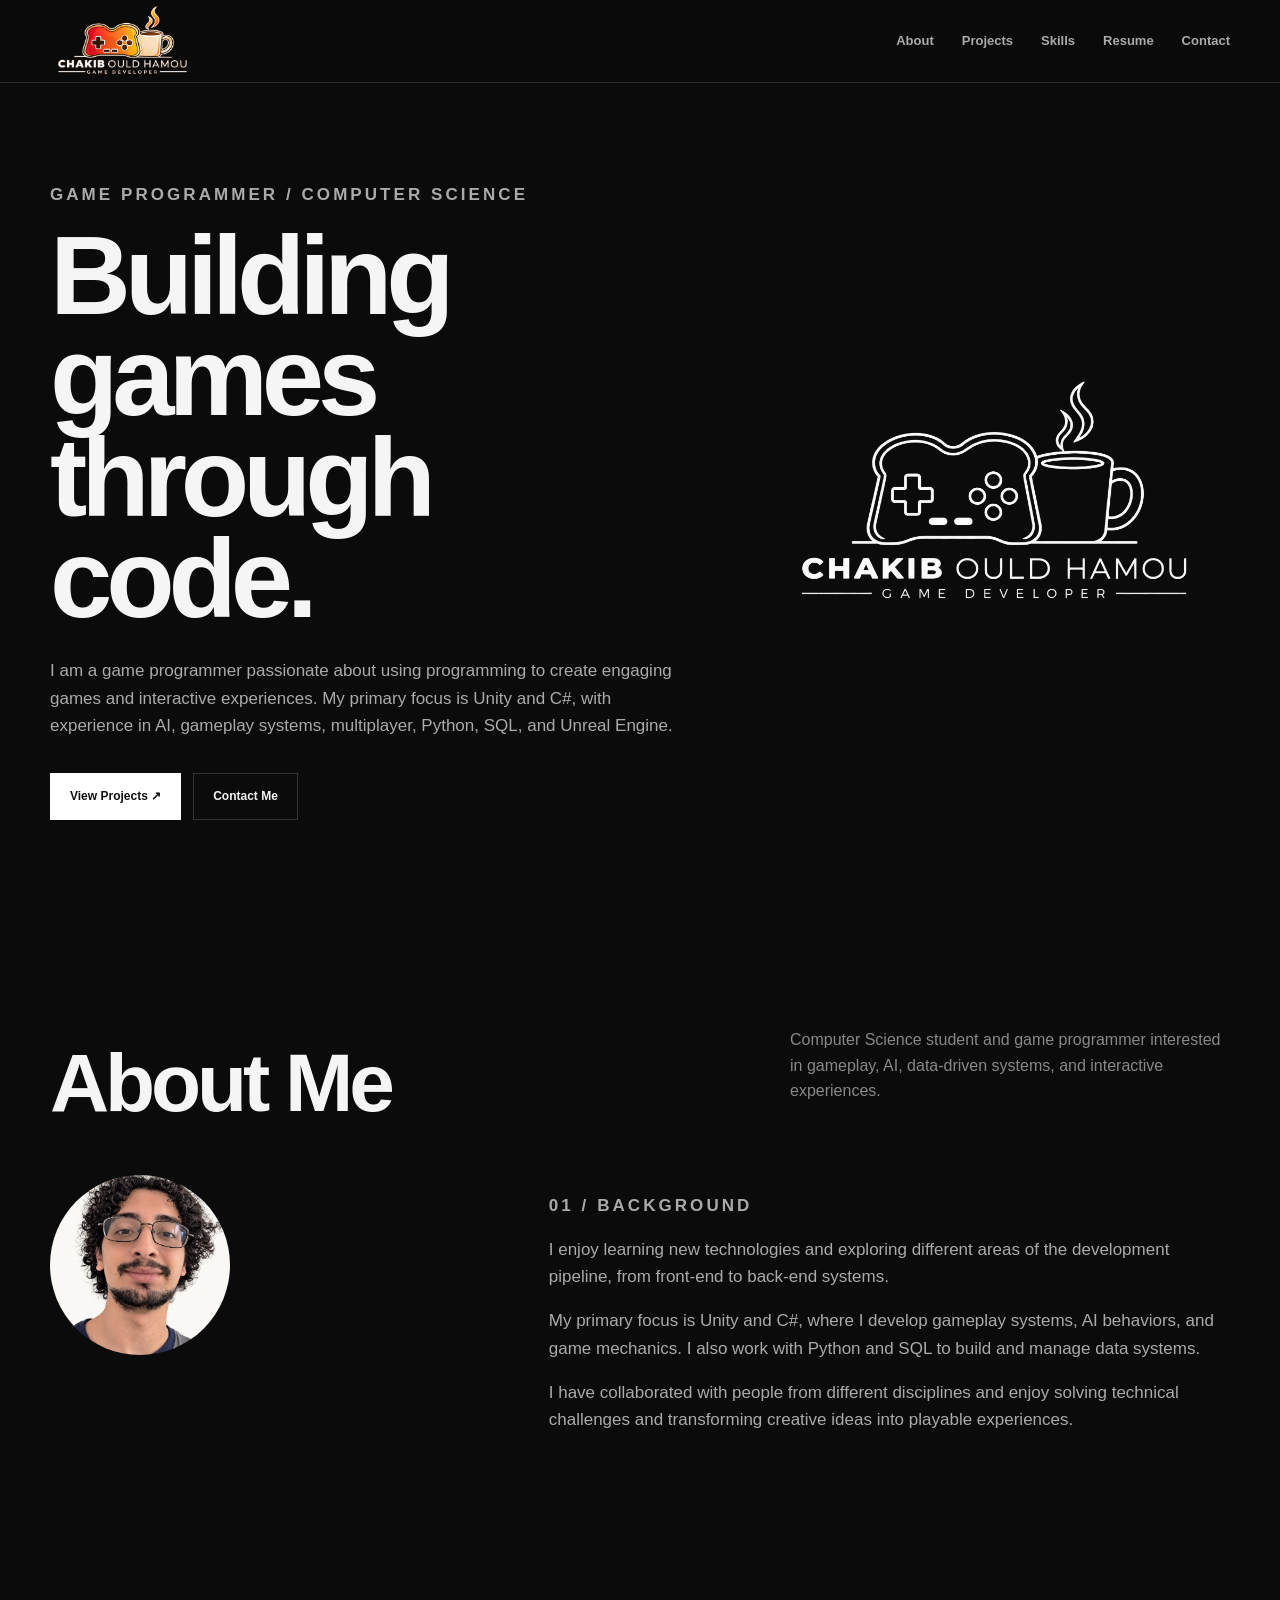
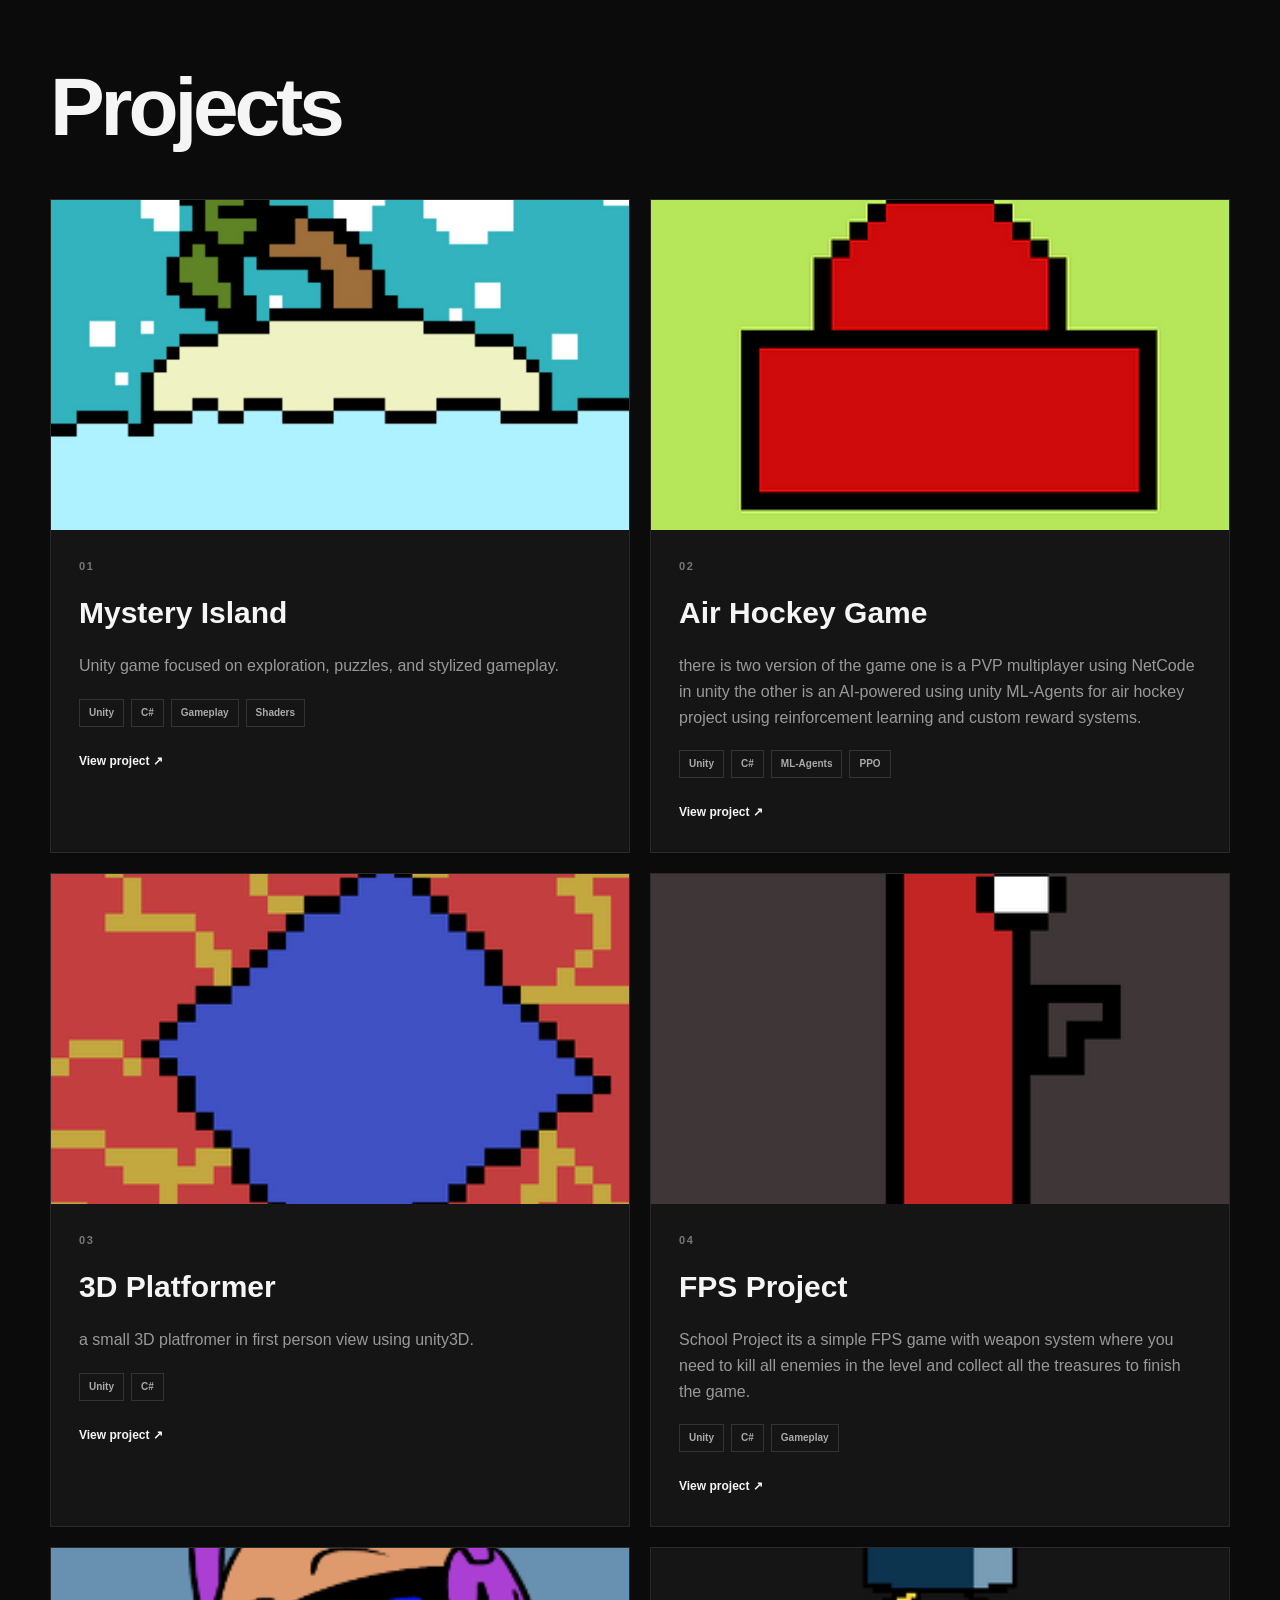
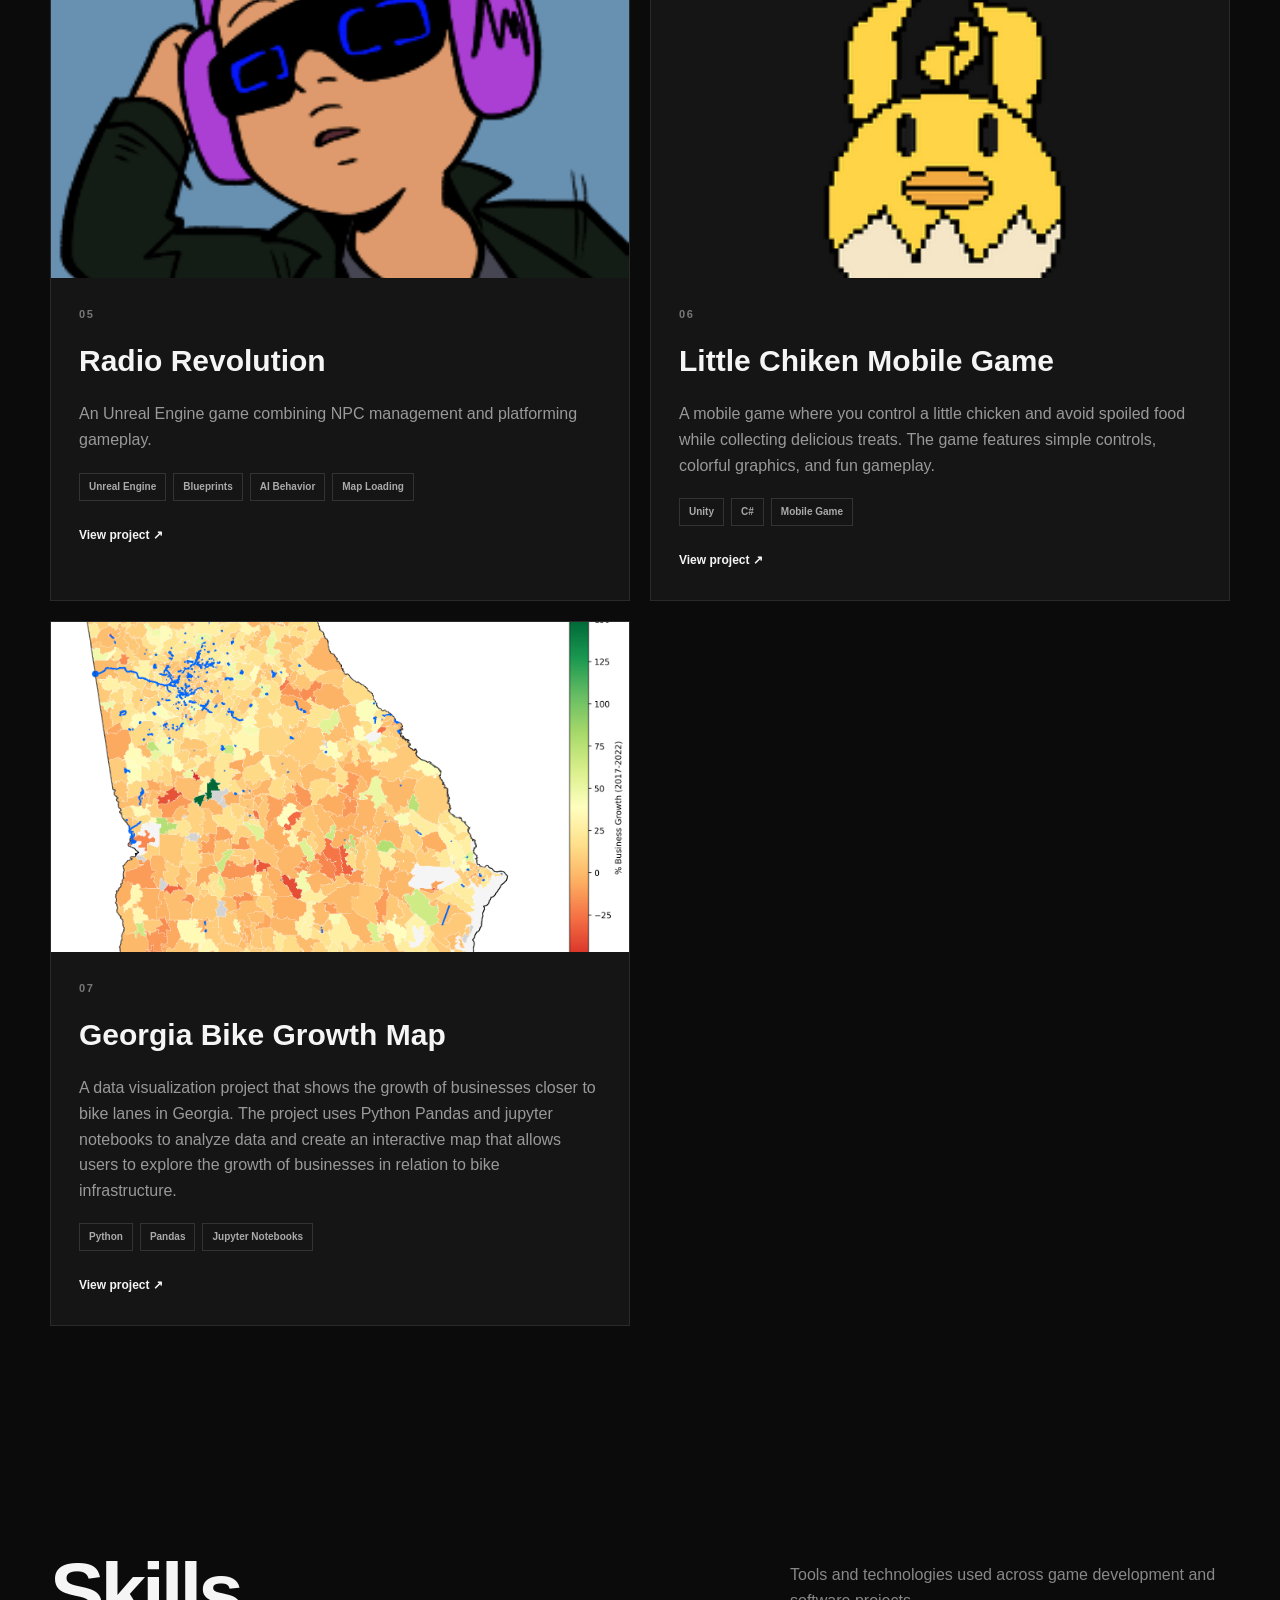
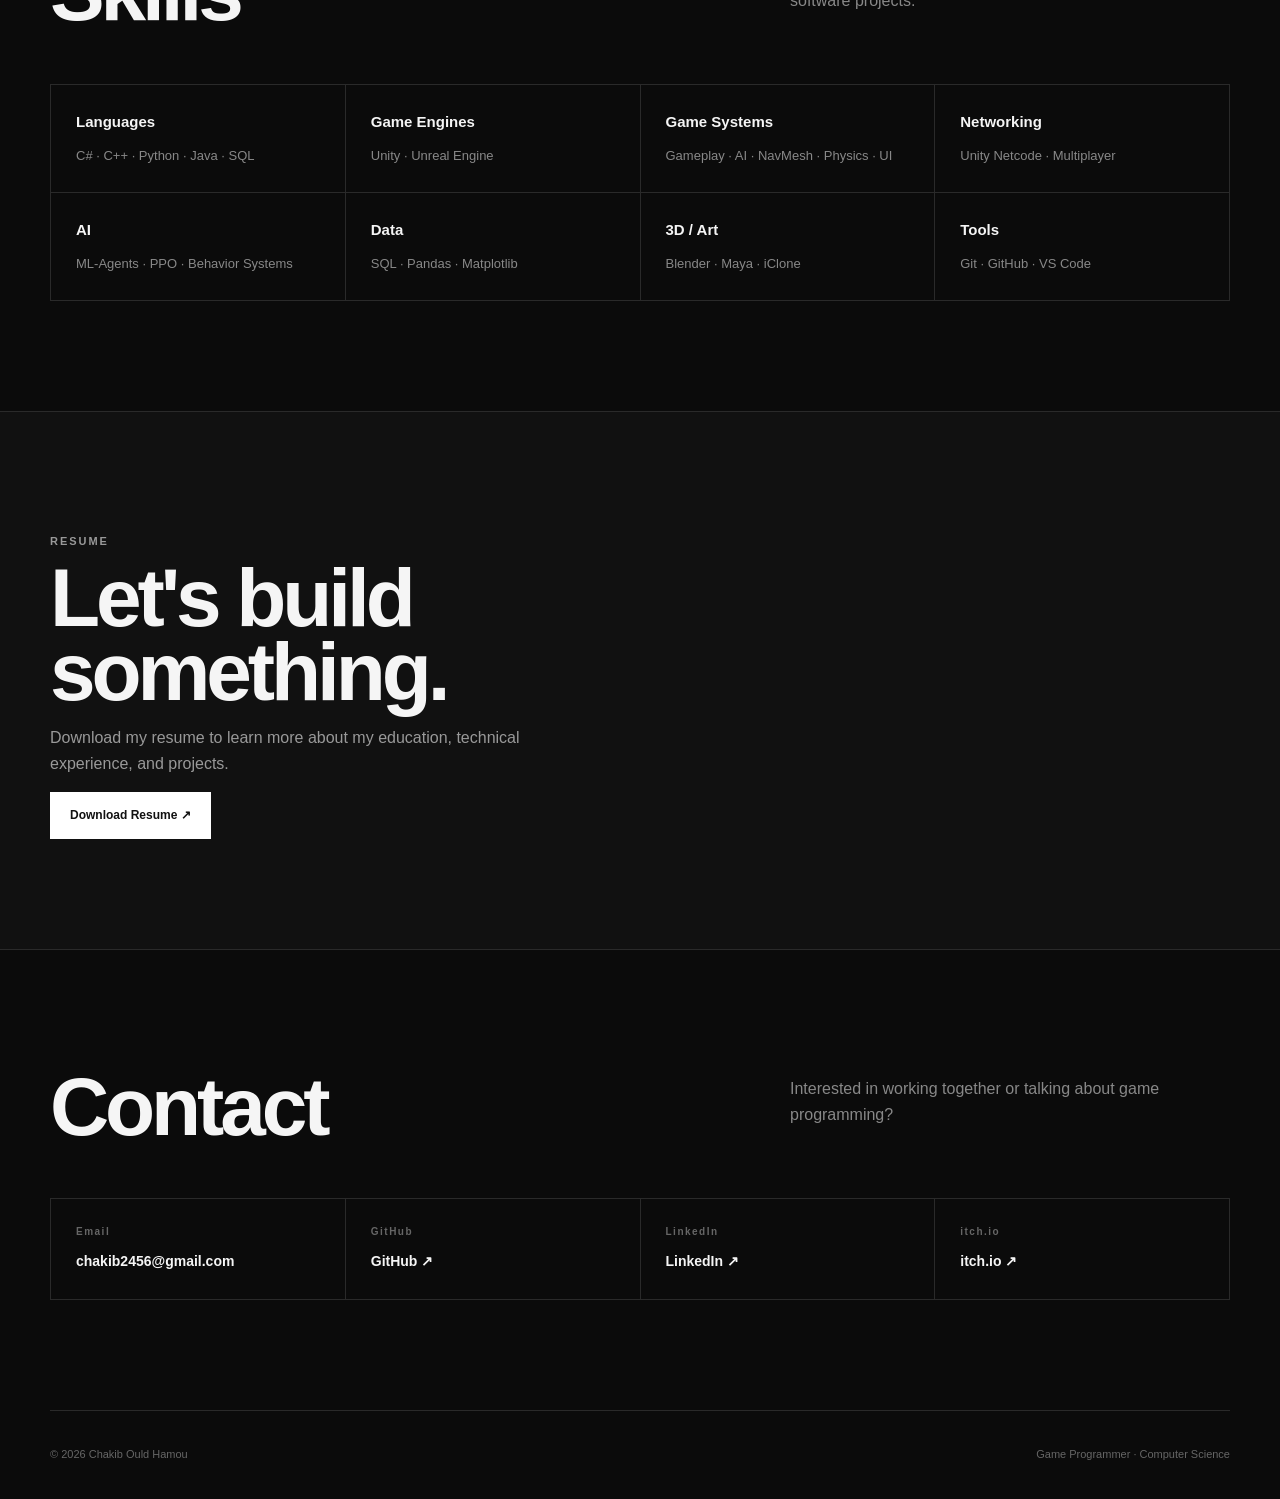
==== index.html @ 57bfe9eb "change directory" ====
<!doctype html>
<html lang="en">
  <head>
    <meta charset="utf-8">
    <meta name="viewport" content="width=device-width,initial-scale=1">
    <title>
      Chakib Ould Hamou — Game Programmer
    </title>
    <link rel="stylesheet" href="style.css">
  </head>
  <body>
    <header class="site-header">
      <div class="container header-inner">
        <a class="brand" href="#home">
          <img src="assets/logoColor.png" alt="Chakib Ould Hamou">
        </a>
        <button class="menu-toggle">
          ☰
        </button>
        <nav class="nav">
          <a href="#about">
            About
          </a>
          <a href="#projects">
            Projects
          </a>
          <a href="#skills">
            Skills
          </a>
          <a href="#resume">
            Resume
          </a>
          <a href="#contact">
            Contact
          </a>
        </nav>
      </div>
    </header>
    <main>
      <section class="hero container" id="home">
        <div>
          <p class="eyebrow">
            Game Programmer / Computer Science
          </p>
          <h1>
            Building games
            <br>
            through code.
          </h1>
          <p>
            I am a game programmer passionate about using programming to create engaging games and interactive experiences. My primary focus is Unity and C#, with experience in AI, gameplay systems, multiplayer, Python, SQL, and Unreal Engine.
          </p>
          <div class="hero-actions">
            <a class="button button-dark" href="#projects">
              View Projects ↗
            </a>
            <a class="button button-outline" href="#contact">
              Contact Me
            </a>
          </div>
        </div>
        <div class="hero-logo">
          <img src="assets/logo.png" alt="Game Developer logo">
        </div>
     </section>
     <section class="section" id="about">
      <div class="container">

      <div class="section-heading">
      <h2>
        About Me
      </h2>

      <p>
        Computer Science student and game programmer interested in gameplay,
        AI, data-driven systems, and interactive experiences.
      </p>
      </div>


    <div class="about-grid">

      <!-- Picture on the left -->

      <div class="about-image">
        <img
          src="assets/chaPics.png"
          alt="Chakib Ould Hamou"
        >
      </div>


      <!-- About text on the right -->

      <div class="about-copy">

        <p class="eyebrow">
          01 / Background
        </p>

        <p>
          I enjoy learning new technologies and exploring different areas
          of the development pipeline, from front-end to back-end systems.
        </p>

        <p>
          My primary focus is Unity and C#, where I develop gameplay systems,
          AI behaviors, and game mechanics. I also work with Python and SQL
          to build and manage data systems.
        </p>

        <p>
          I have collaborated with people from different disciplines and
          enjoy solving technical challenges and transforming creative ideas
          into playable experiences.
        </p>

      </div>

    </div>

  </div>
</section>
      <section class="section" id="projects">
        <div class="container">
          <div class="section-heading">
            <h2>
              Projects
            </h2>
            
          </div>
          <div class="project-grid">
            <article class="project-card">
              <div class="project-visual">
                <img src="assets/MysteryIsle.png" alt="Mystery Island image placeholder">
              </div>
              <div class="project-info">
                <p class="project-number">
                  01
                </p>
                <h3>
                  Mystery Island
                </h3>
                <p>
                  Unity game focused on exploration, puzzles, and stylized gameplay.
                </p>
                <div class="tags">
                  <span>
                    Unity
                  </span>
                  <span>
                    C#
                  </span>
                  <span>
                    Gameplay
                  </span>
                  <span>
                    Shaders
                  </span>
                </div>
                <a href="projects/project-01.html" class="text-link">
                  View project ↗
                </a>
              </div>
            </article>
            <article class="project-card">
              <div class="project-visual">
                <img src="assets/AirHokeyPvP.png" alt="Air Hockey AI image placeholder">
              </div>
              <div class="project-info">
                <p class="project-number">
                  02
                </p>
                <h3>
                  Air Hockey Game
                </h3>
                <p>
                  there is two version of the game one is a PVP multiplayer using NetCode in unity the other is an AI-powered using unity ML-Agents for air hockey project using reinforcement learning and custom reward systems.
                </p>
                <div class="tags">
                  <span>
                    Unity
                  </span>
                  <span>
                    C#
                  </span>
                  <span>
                    ML-Agents
                  </span>
                  <span>
                    PPO
                  </span>
                </div>
                <a href="projects/project-02.html" class="text-link">
                  View project ↗
                </a>
              </div>
            </article>
            <article class="project-card">
              <div class="project-visual">
                <img src="assets/CubeQuest.png" alt="3D Platformer image placeholder">
              </div>
              <div class="project-info">
                <p class="project-number">
                  03
                </p>
                <h3>
                  3D Platformer 
                </h3>
                <p>
                  a small 3D platfromer in first person view using unity3D.
                </p>
                <div class="tags">
                  <span>
                    Unity
                  </span>
                  <span>
                    C#
                  </span>
                </div>
                <a href="projects/project-03.html" class="text-link">
                  View project ↗
                </a>
              </div>
            </article>
            <article class="project-card">
              <div class="project-visual">
                <img src="assets/FPS.png" >
              </div>
              <div class="project-info">
                <p class="project-number">
                  04
                </p>
                <h3>
                  FPS Project
                </h3>
                <p>
                 School Project its a simple FPS game with weapon system where you need to kill all enemies in the level and collect all the treasures to finish the game.
                <div class="tags">
                  <span>
                    Unity
                  </span>
                  <span>
                    C#
                  </span>
                  <span>
                    Gameplay
                  </span>
            
                </div>
                <a href="projects/project-04.html" class="text-link">
                  View project ↗
                </a>
              </div>
            </article>
            <article class="project-card">
              <div class="project-visual">
                <img src="assets/RadioRev.png" alt="Radio Revolution image placeholder">
              </div>
              <div class="project-info">
                <p class="project-number">
                  05
                </p>
                <h3>
                  Radio Revolution
                </h3>
                <p>
                  An Unreal Engine game combining NPC management and platforming gameplay.
                </p>
                <div class="tags">
                  <span>
                    Unreal Engine
                  </span>
                  <span>
                    Blueprints
                  </span>
                  <span>
                    AI Behavior
                  </span>
                  <span>
                    Map Loading
                  </span>
                </div>
                <a href="projects/project-05.html" class="text-link">
                  View project ↗
                </a>
              </div>
            </article>
            <article class="project-card">
              <div class="project-visual">
                <img src="assets/LittleChiken.png" alt="Procedural Gecko Controller image placeholder">
              </div>
              <div class="project-info">
                <p class="project-number">
                  06
                </p>
                <h3>
                  Little Chiken Mobile Game
                </h3>
                <p>
                  A mobile game where you control a little chicken and avoid spoiled food while collecting delicious treats. The game features simple controls, colorful graphics, and fun gameplay.
                </p>
                <div class="tags">
                  <span>
                    Unity
                  </span>
                  <span>
                    C#
                  </span>
                  <span>
                    Mobile Game
                  </span>
                </div>
                <a href="projects/project-06.html" class="text-link">
                  View project ↗
                </a>
              </div>
            </article>
                 <article class="project-card">
              <div class="project-visual">
                <img src="assets/georgia_bike_growth_map.png" alt="Georgia Bike Growth Map image placeholder">
              </div>
              <div class="project-info">
                <p class="project-number">
                  07
                </p>
                <h3>
                  Georgia Bike Growth Map
                </h3>
                <p>
                  A data visualization project that shows the growth of businesses closer to bike lanes in Georgia. The project uses Python Pandas and jupyter notebooks to analyze data and create an interactive map that allows users to explore the growth of businesses in relation to bike infrastructure.
                </p>
                <div class="tags">
                  <span>
                    Python
                  </span>
                  <span>
                    Pandas
                  </span>  
                  <span>
                    Jupyter Notebooks
                  </span>
                </div>
                <a href="projects/project-07.html" class="text-link">
                  View project ↗
                </a>
              </div>
            </article>
          </div>
        </div>
      </section>
      <section class="section" id="skills">
        <div class="container">
          <div class="section-heading">
            <h2>
              Skills
            </h2>
            <p>
              Tools and technologies used across game development and software projects.
            </p>
          </div>
          <div class="skills-grid">
            <div class="skill-box">
              <h3>
                Languages
              </h3>
              <p>
                C# · C++ · Python · Java · SQL
              </p>
            </div>
            <div class="skill-box">
              <h3>
                Game Engines
              </h3>
              <p>
                Unity · Unreal Engine
              </p>
            </div>
            <div class="skill-box">
              <h3>
                Game Systems
              </h3>
              <p>
                Gameplay · AI · NavMesh · Physics · UI
              </p>
            </div>
            <div class="skill-box">
              <h3>
                Networking
              </h3>
              <p>
                Unity Netcode · Multiplayer
              </p>
            </div>
            <div class="skill-box">
              <h3>
                AI
              </h3>
              <p>
                ML-Agents · PPO · Behavior Systems
              </p>
            </div>
            <div class="skill-box">
              <h3>
                Data
              </h3>
              <p>
                SQL · Pandas · Matplotlib
              </p>
            </div>
            <div class="skill-box">
              <h3>
                3D / Art
              </h3>
              <p>
                Blender · Maya · iClone
              </p>
            </div>
            <div class="skill-box">
              <h3>
                Tools
              </h3>
              <p>
                Git · GitHub · VS Code
              </p>
            </div>
          </div>
        </div>
      </section>
      <section class="section resume" id="resume">
        <div class="container resume-grid">
          <div>
            <p class="eyebrow">
              Resume
            </p>
            <h2>
              Let's build
              <br>
              something.
            </h2>
            <p>
              Download my resume to learn more about my education, technical experience, and projects.
            </p>
            <a class="button button-dark" href="assets/Document/Resume_Doc.zip" target="_blank" rel="noopener noreferrer">
              Download Resume ↗
            </a>
          </div>
          <div>
          </div>
        </div>
      </section>
      <section class="section" id="contact">
        <div class="container">
          <div class="section-heading">
            <h2>
              Contact
            </h2>
            <p>
              Interested in working together or talking about game programming?
            </p>
          </div>
          <div class="contact-grid">
            <div class="contact-item">
              <small>
                Email
              </small>
              <a href="mailto:chakib2456@gmail.com">
                chakib2456@gmail.com
              </a>
            </div>
            <div class="contact-item">
              <small>
                GitHub
              </small>
              <a href="https://github.com/chakib2456?tab=repositories">
                GitHub ↗
              </a>
            </div>
            <div class="contact-item">
              <small>
                LinkedIn
              </small>
              <a href="https://www.linkedin.com/in/chakib-ouldhamou/">
                LinkedIn ↗
              </a>
            </div>
            <div class="contact-item">
              <small>
                itch.io
              </small>
              <a href="https://chakib2456.itch.io/">
                itch.io ↗
              </a>
            </div>
          </div>
        </div>
      </section>
    </main>
    <footer class="container footer">
      <span>
        © 2026 Chakib Ould Hamou
      </span>
      <span>
        Game Programmer · Computer Science
      </span>
    </footer>
    <script src="script.js">
    </script>
  </body>
</html>
---- style.css ----
:root {
--bg:#0b0b0b;
--paper:#111;
--card:#151515;
--ink:#f5f5f5;
--muted:#999;
--line:#2a2a2a;
--max:1180px
}
* {
box-sizing:border-box
}
html {
scroll-behavior:smooth
}
body {
margin:0;
background:var(--bg);
color:var(--ink);
font-family:Arial,Helvetica,sans-serif;
line-height:1.6
}
a {
color:inherit;
text-decoration:none
}
.container {
width:min(calc(100% - 40px),var(--max));
margin:auto
}
.site-header {
position:sticky;
top:0;
z-index:10;
background:rgba(11,11,11,.95);
backdrop-filter:blur(10px);
border-bottom:1px solid var(--line)
}
.about-image {
  width: 180px;
  height: 180px;
  overflow: hidden;
  border-radius: 50%;
}

.about-image img {
  width: 100%;
  height: 100%;
  display: block;
  object-fit: cover;
}
.header-inner {
height:82px;
display:flex;
align-items:center;
justify-content:space-between
}
.brand img {
width:145px;
display:block
}
.nav {
display:flex;
gap:28px
}
.nav a {
font-size:13px;
font-weight:700;
color:#aaa
}
.nav a:hover {
color:#fff
}
.menu-toggle {
display:none;
background:none;
border:0;
color:#fff;
font-size:26px
}
.hero {
min-height:calc(100vh - 82px);
display:grid;
grid-template-columns:1.15fr .85fr;
align-items:center;
gap:70px;
padding:80px 0
}
.eyebrow {
font-size:11px;
letter-spacing:.18em;
font-weight:800;
color:#888;
text-transform:uppercase
}
h1 {
font-size:clamp(58px,9vw,112px);
line-height:.9;
margin:18px 0 28px;
letter-spacing:-.055em
}
.hero p {
max-width:650px;
color:#aaa;
font-size:17px
}
.hero-actions {
display:flex;
gap:12px;
margin-top:34px
}
.button {
display:inline-flex;
padding:13px 19px;
border:1px solid #fff;
font-size:12px;
font-weight:800;
transition:.25s
}
.button-dark {
background:#fff;
color:#111
}
.button-dark:hover {
background:#111;
color:#fff
}
.button-outline {
border-color:#333
}
.button-outline:hover {
background:#fff;
color:#111
}
.hero-logo {
display:grid;
place-items:center
}
.hero-logo img {
width:min(100%,480px)
}
.section {
padding:110px 0
}
.section-heading {
display:flex;
justify-content:space-between;
gap:30px;
align-items:end;
margin-bottom:55px
}
.section-heading h2,.resume h2 {
font-size:clamp(48px,7vw,82px);
line-height:.9;
margin:0;
letter-spacing:-.05em
}
.section-heading p {
max-width:440px;
color:#888
}
.about-grid,.resume-grid {
display:grid;
grid-template-columns:.75fr 1.25fr;
gap:90px
}
.about-copy p {
color:#aaa;
font-size:17px
}
.project-hero-image video {
  width: 100%;
  height: 100%;
  display: block;
  object-fit: cover;
}
.project-hero-image {
  width: 100%;
  overflow: hidden;
}

.project-hero-image iframe {
  width: 100%;
  aspect-ratio: 16 / 9;
  display: block;
  border: 0;
}
.project-video {
  margin-top: 45px;
}

.project-video h2 {
  margin-bottom: 18px;
  font-size: 24px;
}

.project-video video {
  width: 100%;
  display: block;
  border: 1px solid var(--line);
  background: #000;
}
.project-grid {
display:grid;
grid-template-columns:repeat(2,1fr);
gap:20px
}
.project-card {
background:var(--card);
border:1px solid var(--line);
overflow:hidden;
transition:.3s
}
.project-card:hover {
transform:translateY(-5px);
border-color:#444
}
.project-visual {
height:330px;
background:#151515;
overflow:hidden
}
.project-visual img {
width:100%;
height:100%;
display:block;
object-fit:cover
}
.project-info {
padding:28px
}
.project-number {
font-size:11px;
color:#777;
font-weight:800;
letter-spacing:.15em;
margin:0 0 14px
}
.project-info h3 {
font-size:30px;
margin:0 0 12px
}
.project-info>p:not(.project-number) {
color:#999
}
.tags {
display:flex;
gap:7px;
flex-wrap:wrap;
margin:20px 0
}
.tags span {
border:1px solid #333;
padding:5px 9px;
color:#aaa;
font-size:10px;
font-weight:700
}
.text-link {
font-size:12px;
font-weight:800
}
.skills-grid {
display:grid;
grid-template-columns:repeat(4,1fr);
border-top:1px solid var(--line);
border-left:1px solid var(--line)
}
.skill-box {
padding:25px;
border-right:1px solid var(--line);
border-bottom:1px solid var(--line)
}
.skill-box h3 {
font-size:15px;
margin:0 0 12px
}
.skill-box p {
color:#888;
font-size:13px;
margin:0
}
.resume {
background:#111;
border-block:1px solid var(--line)
}
.resume-grid {
grid-template-columns:1fr 1fr;
align-items:center
}
.resume p {
color:#999;
max-width:540px
}
.contact-grid {
display:grid;
grid-template-columns:repeat(4,1fr);
border-top:1px solid var(--line);
border-left:1px solid var(--line)
}
.contact-item {
padding:25px;
border-right:1px solid var(--line);
border-bottom:1px solid var(--line)
}
.contact-item small {
display:block;
color:#666;
font-size:10px;
font-weight:800;
letter-spacing:.15em;
margin-bottom:8px
}
.contact-item a {
font-weight:700;
font-size:14px
}
.footer {
padding:35px 0;
border-top:1px solid var(--line);
display:flex;
justify-content:space-between;
color:#666;
font-size:11px
}
.project-page {
padding:100px 0
}
.project-page h1 {
max-width:850px
}
.project-hero-image {
margin:45px 0;
border:1px solid var(--line)
}
.project-hero-image img {
width:100%;
display:block
}
.project-content {
max-width:850px
}
.project-content p {
color:#aaa;
font-size:17px
}
.back {
font-size:12px;
font-weight:800;
color:#aaa
}
@media(max-width:900px) {
.hero,.about-grid,.resume-grid {
grid-template-columns:1fr
}
.hero-logo {
order:-1
}
.project-grid {
grid-template-columns:1fr
}
.skills-grid {
grid-template-columns:1fr 1fr
}
.contact-grid {
grid-template-columns:1fr 1fr
}
}
@media(max-width:650px) {
.container {
width:calc(100% - 32px)
}
.header-inner {
height:70px
}
.brand img {
width:115px
}
.menu-toggle {
display:block
}
.nav {
display:none;
position:absolute;
top:70px;
left:0;
width:100%;
padding:20px 16px;
background:#0b0b0b;
border-bottom:1px solid var(--line);
flex-direction:column
}
.nav.open {
display:flex
}
.section {
padding:80px 0
}
.project-visual {
height:260px
}
.skills-grid,.contact-grid {
grid-template-columns:1fr
}
.section-heading {
display:block
}
.section-heading p {
margin-top:20px
}
.footer {
display:block
}
}
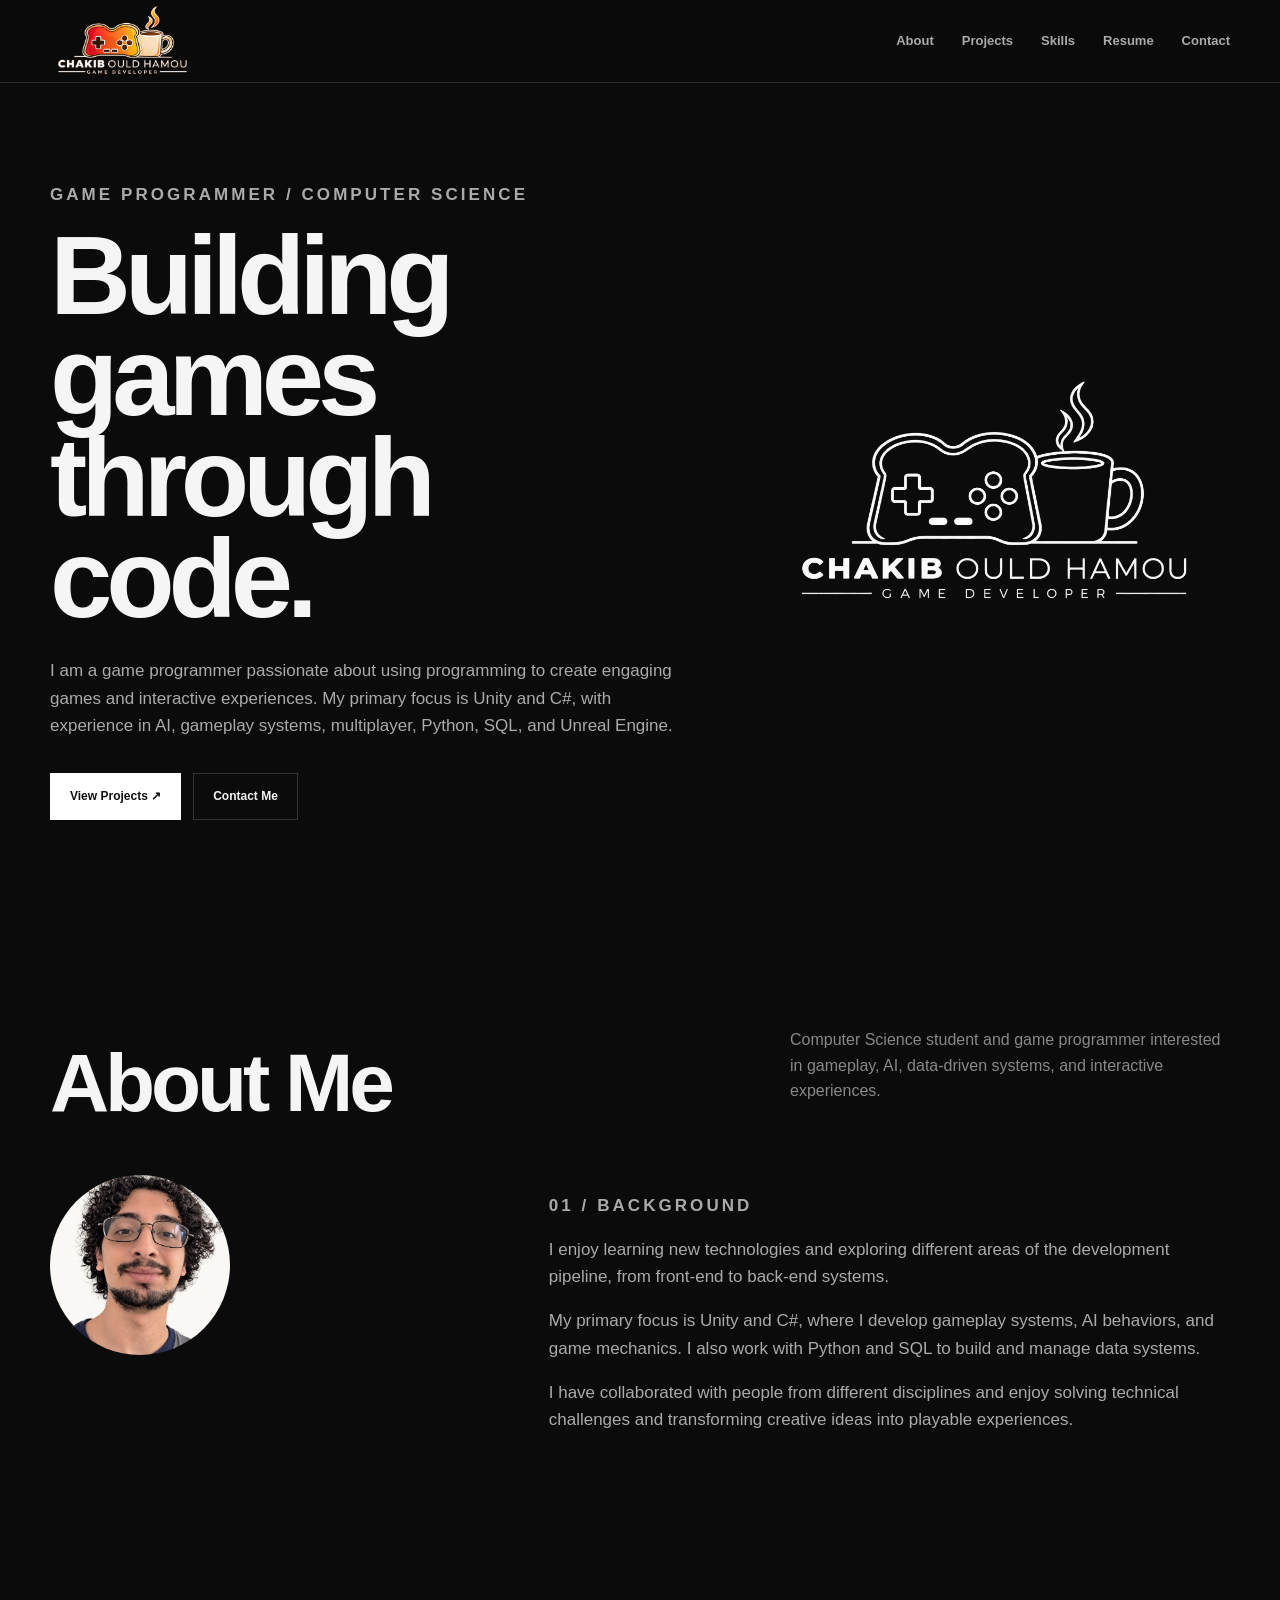
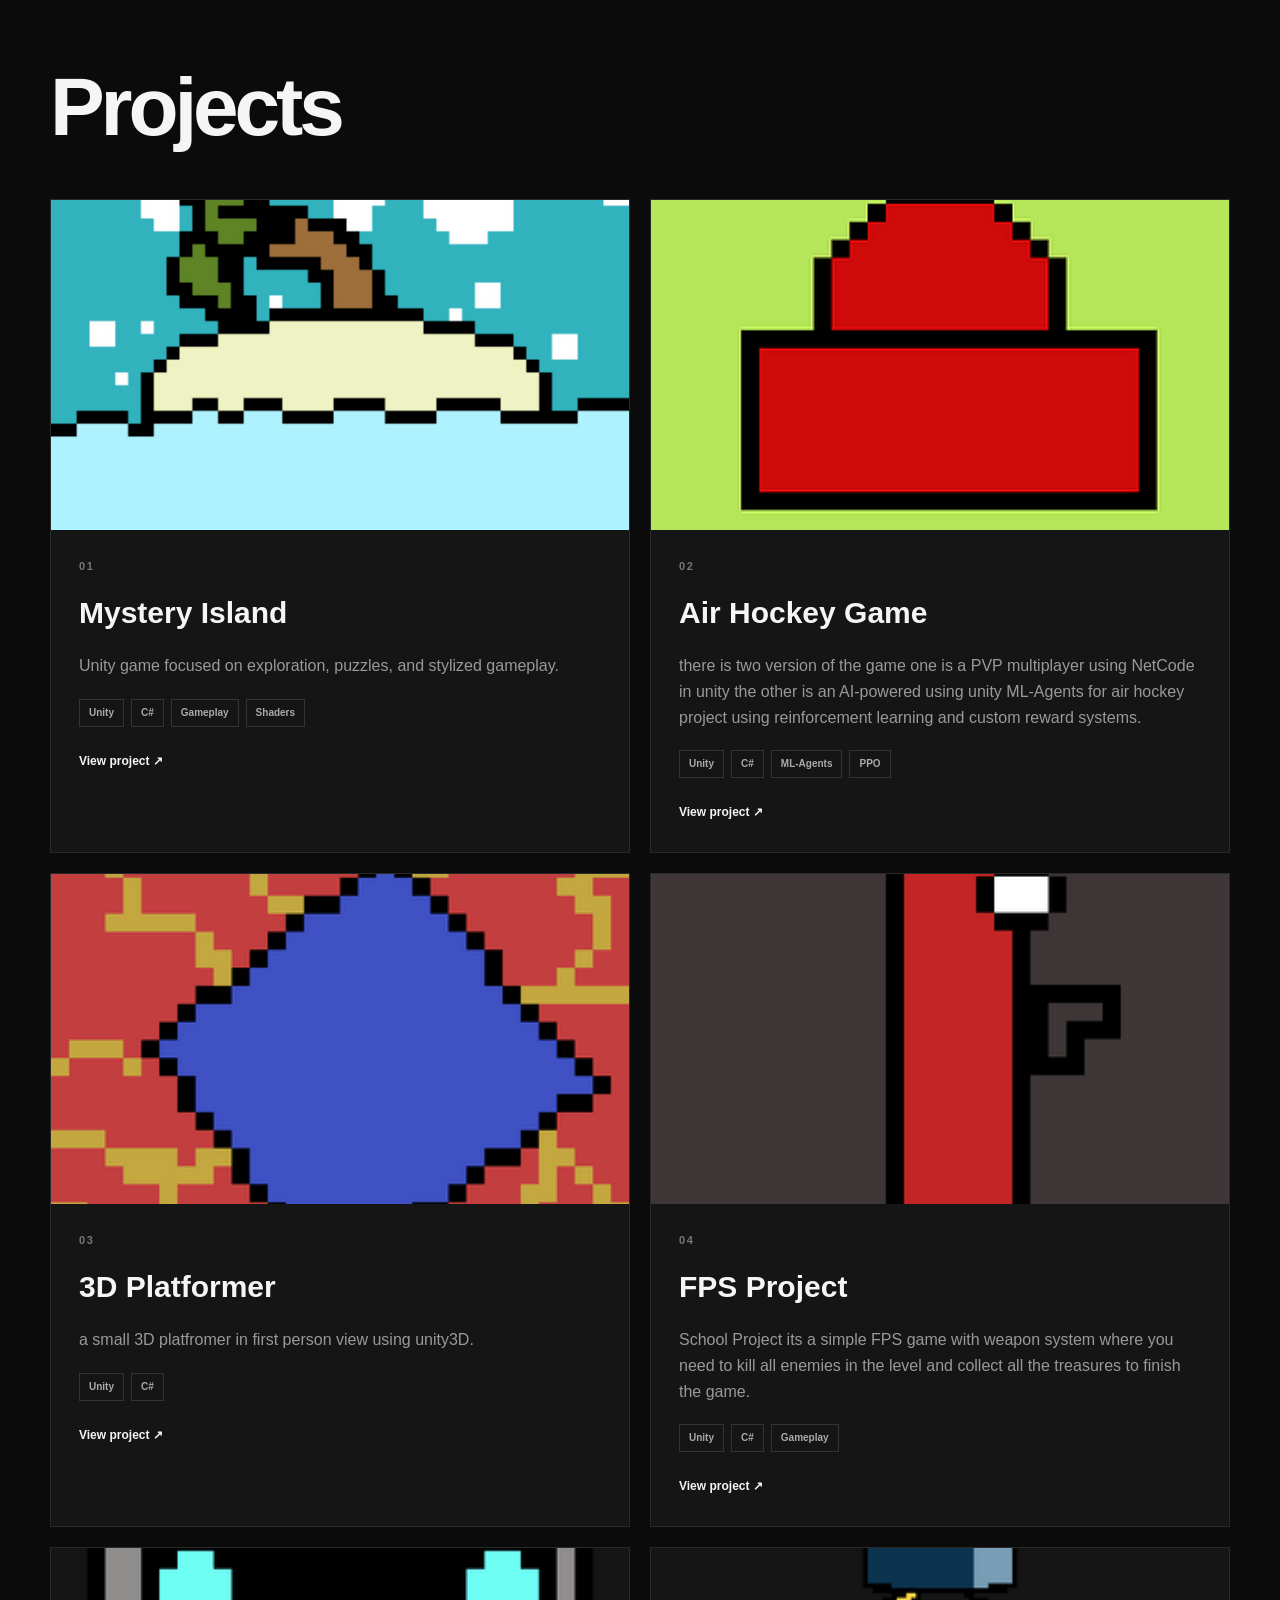
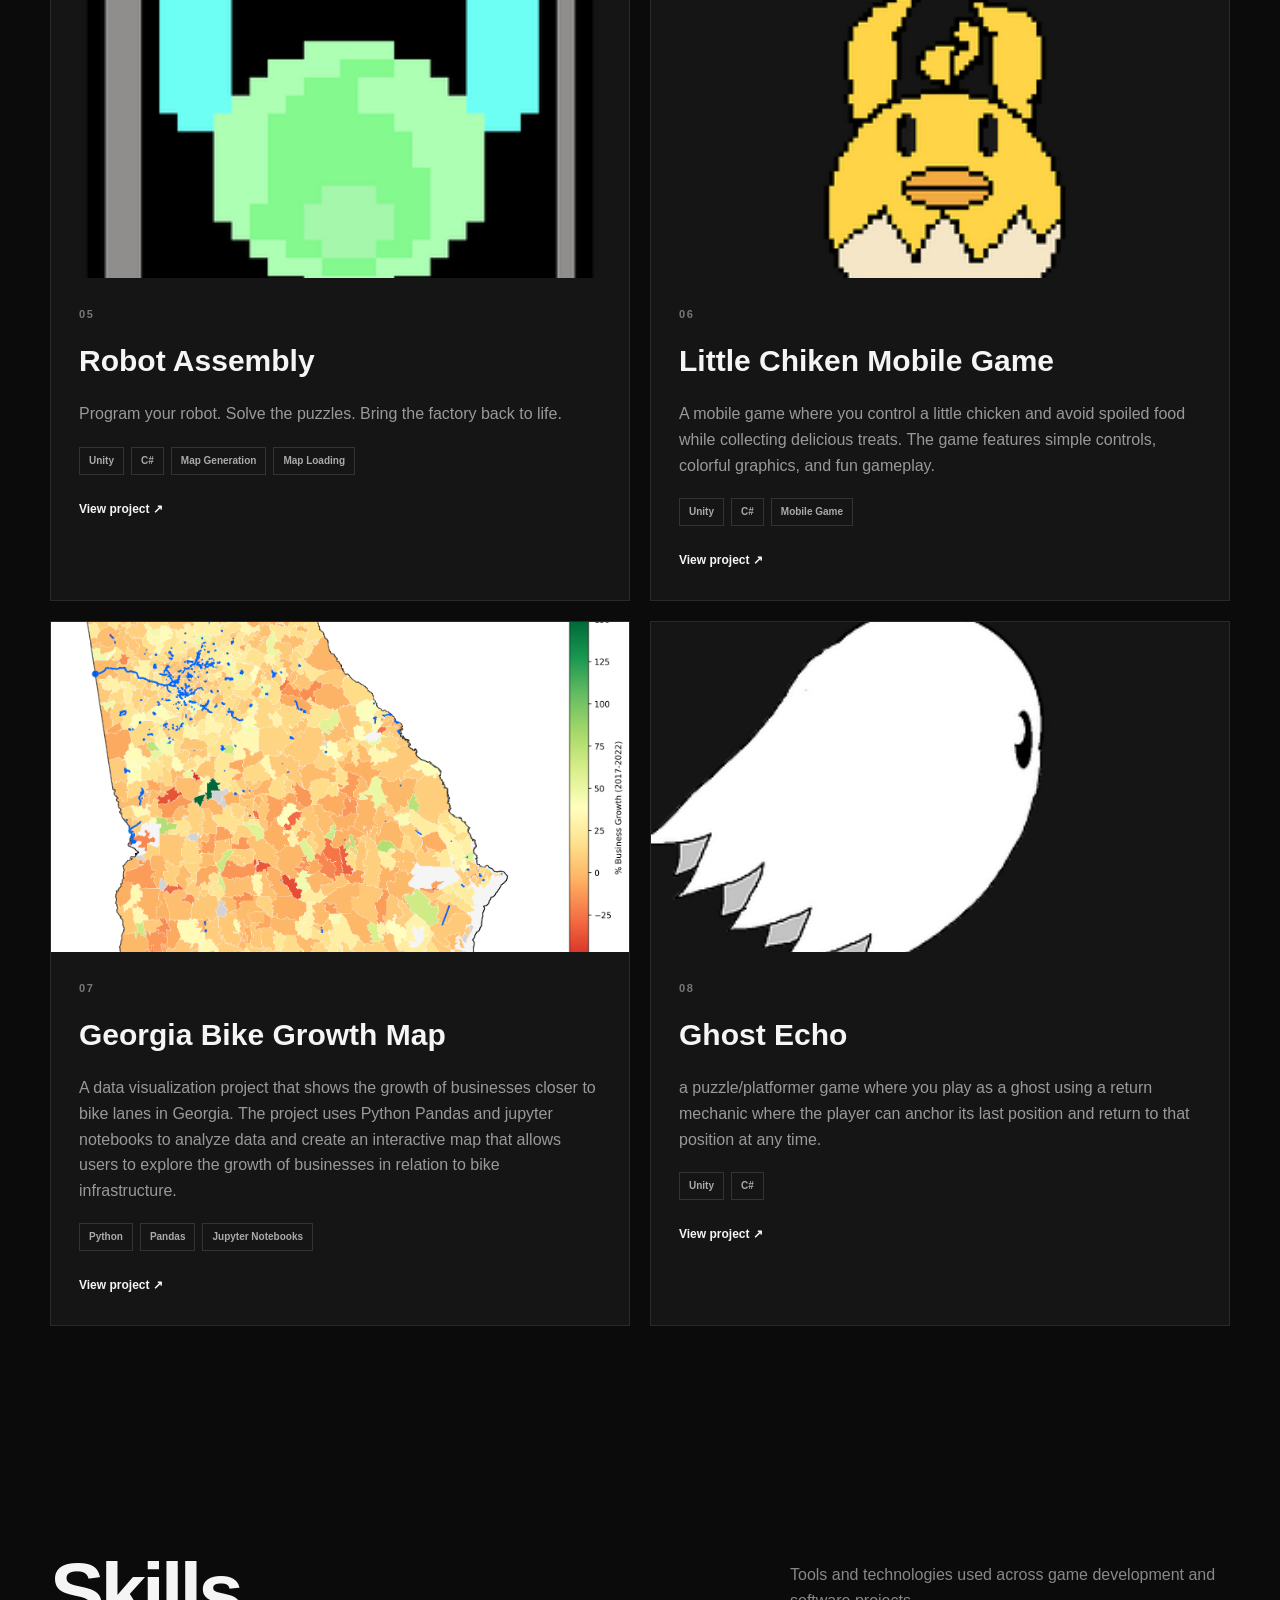
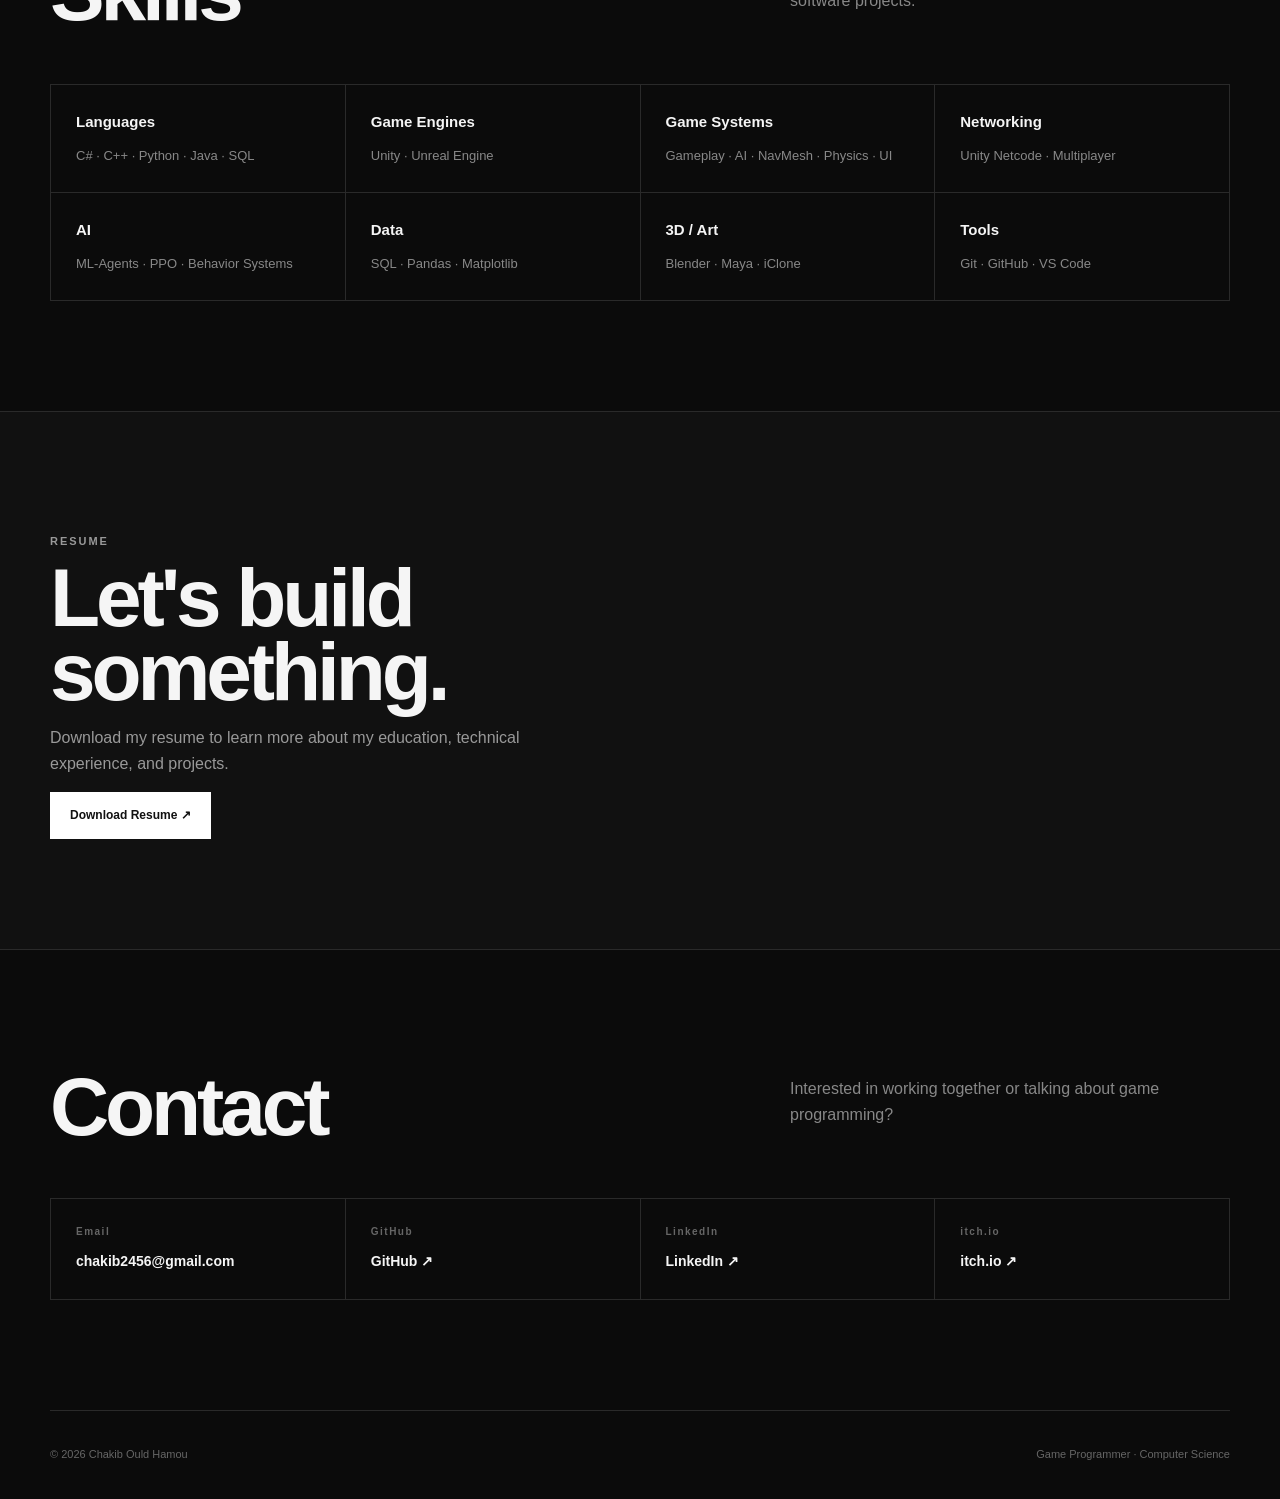
==== commit 39cb6ed2: "changed files and project added one file changed the project content" ====
--- a/index.html
+++ b/index.html
@@ -255,27 +255,27 @@
             </article>
             <article class="project-card">
               <div class="project-visual">
-                <img src="assets/RadioRev.png" alt="Radio Revolution image placeholder">
+                <img src="assets/robot.png" alt="Radio Revolution image placeholder">
               </div>
               <div class="project-info">
                 <p class="project-number">
                   05
                 </p>
                 <h3>
-                  Radio Revolution
-                </h3>
-                <p>
-                  An Unreal Engine game combining NPC management and platforming gameplay.
-                </p>
-                <div class="tags">
-                  <span>
-                    Unreal Engine
-                  </span>
-                  <span>
-                    Blueprints
-                  </span>
-                  <span>
-                    AI Behavior
+                  Robot Assembly
+                </h3>
+                <p>
+                  Program your robot. Solve the puzzles. Bring the factory back to life.
+                </p>
+                <div class="tags">
+                  <span>
+                    Unity
+                  </span>
+                  <span>
+                    C#
+                  </span>
+                  <span>
+                    Map Generation
                   </span>
                   <span>
                     Map Loading
@@ -342,6 +342,33 @@
                   </span>
                 </div>
                 <a href="projects/project-07.html" class="text-link">
+                  View project ↗
+                </a>
+              </div>
+            </article>
+              <article class="project-card">
+              <div class="project-visual">
+                <img src="assets/Ghost.png" alt="Procedural Gecko Controller image placeholder">
+              </div>
+              <div class="project-info">
+                <p class="project-number">
+                  08
+                </p>
+                <h3>
+                  Ghost Echo
+                </h3>
+                <p>
+                 a puzzle/platformer game where you play as a ghost using a return mechanic where the player can anchor its last position and return to that position at any time.
+                </p>
+                <div class="tags">
+                  <span>
+                    Unity
+                  </span>
+                  <span>
+                    C#
+                  </span>
+                </div>
+                <a href="projects/project-08.html" class="text-link">
                   View project ↗
                 </a>
               </div>
